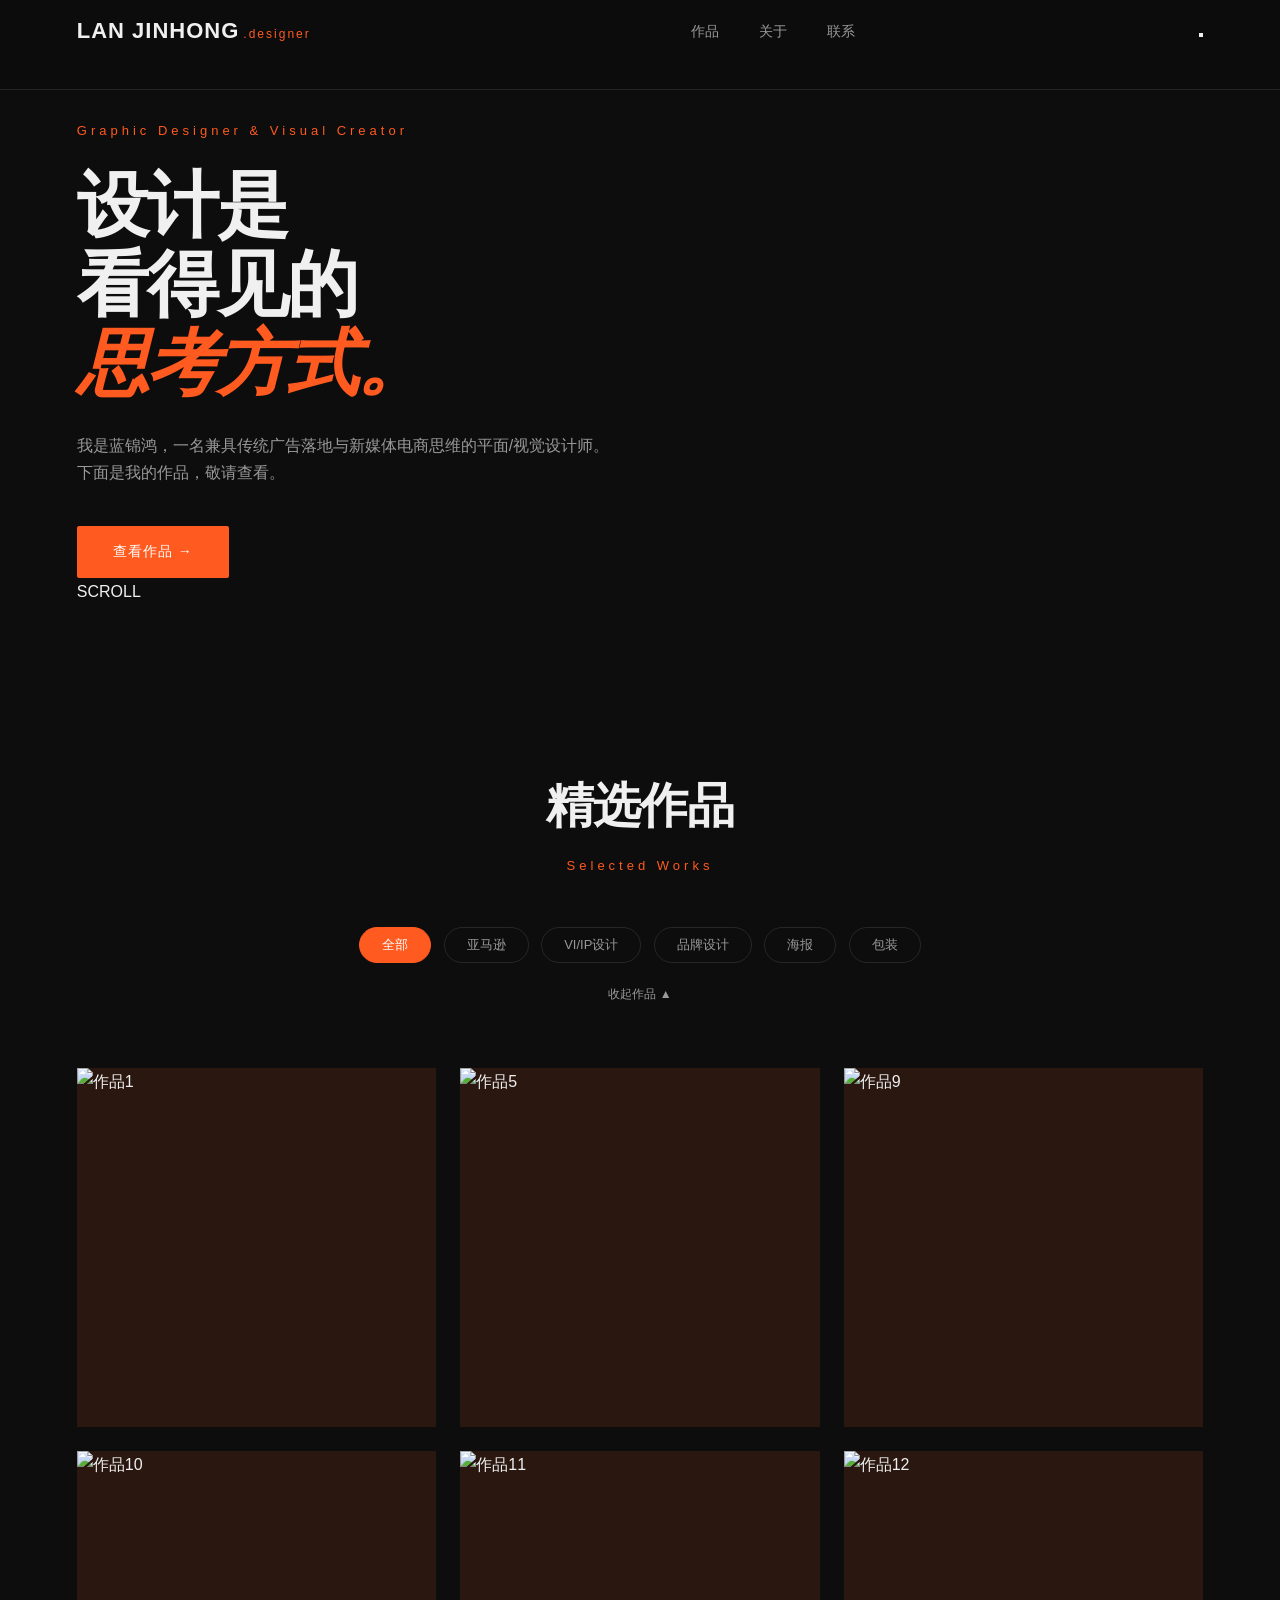
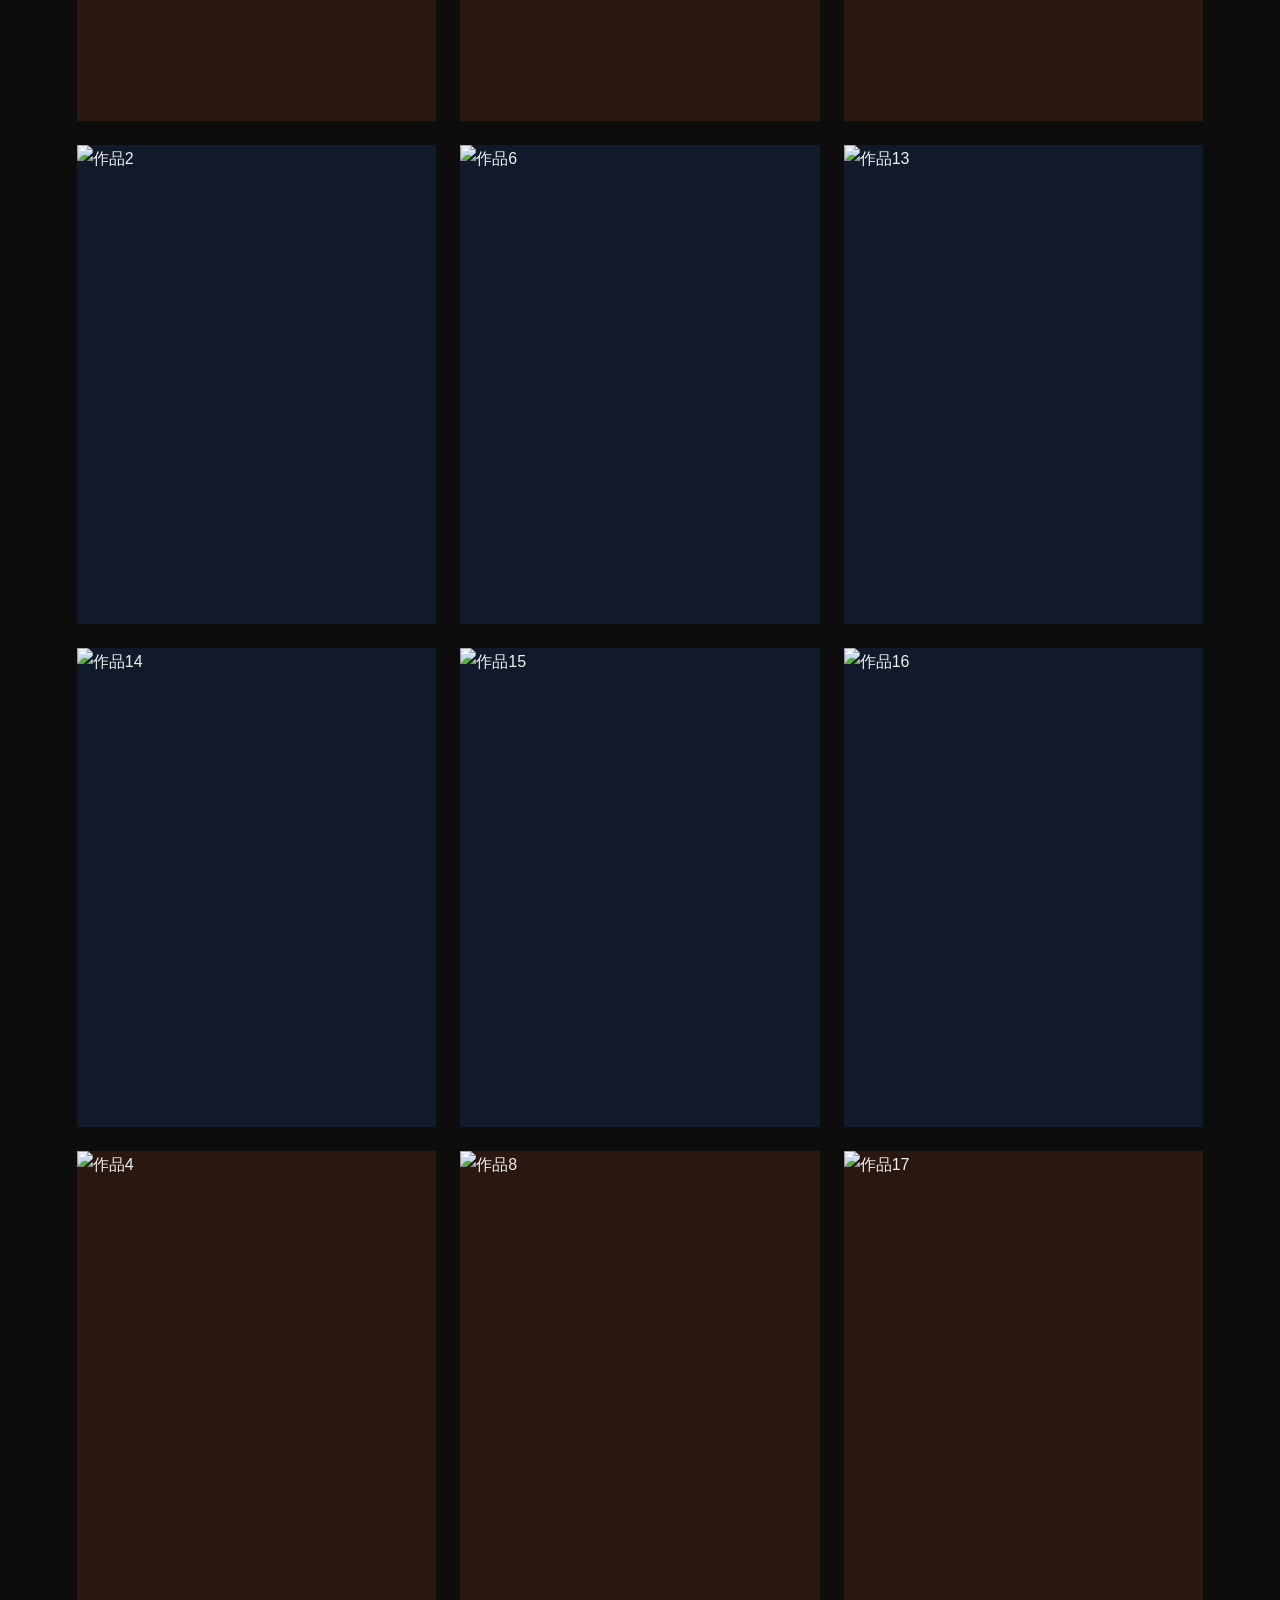
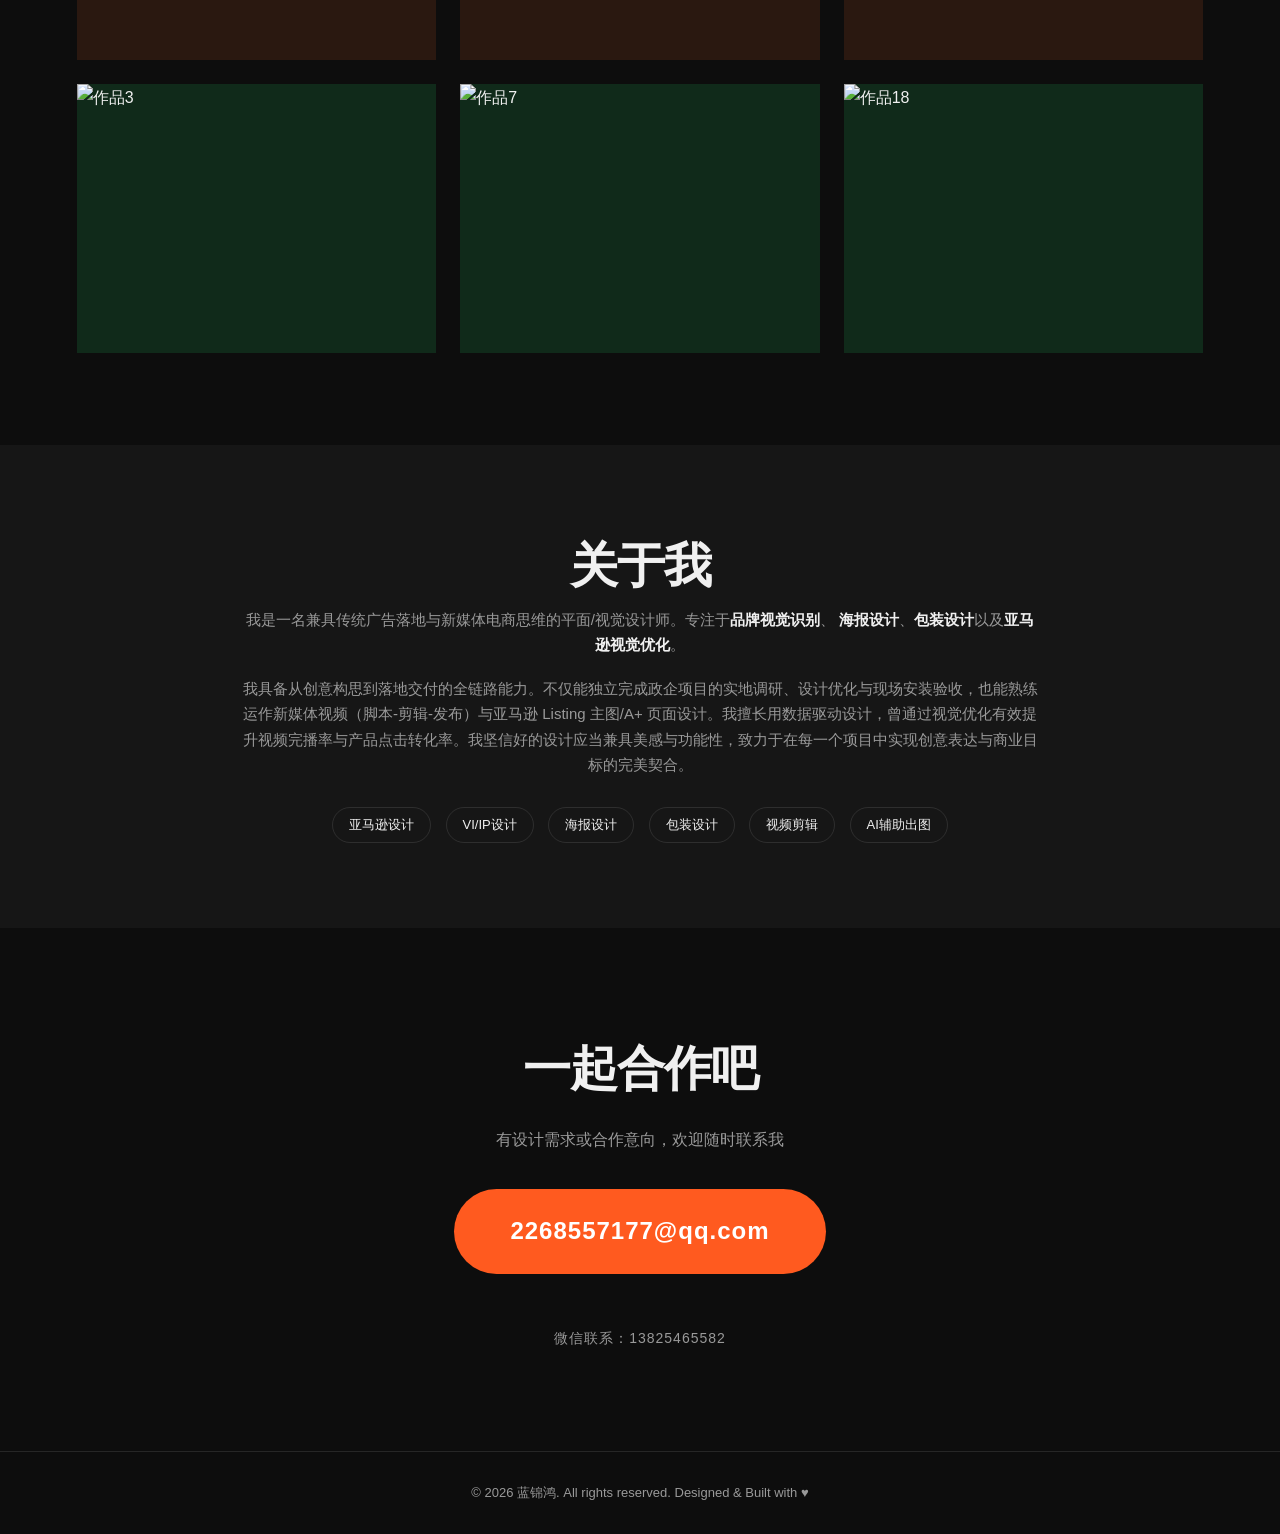
==== index.html @ fc86c467 "Add files via upload" ====
<!DOCTYPE html>
<html lang="zh-CN">
<head>
    <meta charset="UTF-8">
    <meta name="viewport" content="width=device-width, initial-scale=1.0">
    <title>蓝锦鸿 · 平面设计师作品集</title>
    <meta name="description" content="平面设计师个人作品集网站 - 品牌设计、海报、包装、视觉传达">

    <!-- 国内双核浏览器（360/QQ/搜狗等）强制使用极速模式（Chrome内核）渲染 -->
    <meta name="renderer" content="webkit">
    <meta http-equiv="X-UA-Compatible" content="IE=edge,chrome=1">
    <!-- 避免被搜索引擎转码 -->
    <meta http-equiv="Cache-Control" content="no-transform">
    <meta http-equiv="Cache-Control" content="no-siteapp">

    <link rel="stylesheet" href="css/style.css">
</head>
<body>

    <!-- ============ 顶部导航 ============ -->
    <header class="nav" id="nav">
        <a href="#home" class="logo">LAN JINHONG<small>.designer</small></a>
        <nav class="nav-links">
            <a href="#work">作品</a>
            <a href="#about">关于</a>
            <a href="#contact">联系</a>
        </nav>
        <!-- 移动端汉堡菜单按钮 -->
        <button class="menu-btn" id="menuBtn" aria-label="菜单">
            <span></span><span></span><span></span>
        </button>
    </header>

    <!-- ============ Hero 首屏 ============ -->
    <section class="hero" id="home">
        <div class="hero-inner">
            <p class="hero-tag">Graphic Designer & Visual Creator</p>
            <h1 class="hero-title">
                <span class="line">设计是</span>
                <span class="line">看得见的</span>
                <span class="line highlight">思考方式。</span>
            </h1>
            <p class="hero-desc">
                我是蓝锦鸿，一名兼具传统广告落地与新媒体电商思维的平面/视觉设计师。<br>
                下面是我的作品，敬请查看。
            </p>
            <a href="#work" class="btn-primary">查看作品 →</a>
        </div>

        <!-- 滚动提示 -->
        <div class="scroll-hint">
            <span>SCROLL</span>
            <div class="scroll-line"></div>
        </div>
    </section>

    <!-- ============ 作品区 ============ -->
    <section class="work" id="work">
        <div class="section-head">
            <h2 class="section-title">精选作品</h2>
            <p class="section-sub">Selected Works</p>
        </div>

        <!-- 分类筛选按钮 -->
        <div class="filter-wrap">
            <div class="filters" id="filters">
                <button class="filter-btn active" data-filter="all">全部</button>
                <button class="filter-btn" data-filter="amazon">亚马逊</button>
                <button class="filter-btn" data-filter="brand">VI/IP设计</button>
                <button class="filter-btn" data-filter="brand-design">品牌设计</button>
                <button class="filter-btn" data-filter="poster">海报</button>
                <button class="filter-btn" data-filter="package">包装</button>
            </div>
            <button class="work-toggle" id="workToggle">收起作品 ▲</button>
        </div>

        <!-- 作品网格 -->
        <div class="grid" id="grid">
            <!-- 亚马逊：3张 -->
            <div class="card" data-category="amazon">
                <div class="card-img">
                    <img src="assets/img/work1.jpg" alt="作品1" data-fallback="brand">
                    <div class="card-overlay">
                        <span class="card-cat">亚马逊</span>
                        <h3>项目名称 1</h3>
                        <p>一句话描述这个项目</p>
                    </div>
                </div>
            </div>

            <div class="card" data-category="amazon">
                <div class="card-img">
                    <img src="assets/img/work5.jpg" alt="作品5" data-fallback="brand">
                    <div class="card-overlay">
                        <span class="card-cat">亚马逊</span>
                        <h3>项目名称 5</h3>
                        <p>一句话描述这个项目</p>
                    </div>
                </div>
            </div>

            <div class="card" data-category="amazon">
                <div class="card-img">
                    <img src="assets/img/work9.jpg" alt="作品9" data-fallback="brand">
                    <div class="card-overlay">
                        <span class="card-cat">亚马逊</span>
                        <h3>项目名称 9</h3>
                        <p>一句话描述这个项目</p>
                    </div>
                </div>
            </div>

            <!-- 品牌设计：3张 -->
            <div class="card" data-category="brand-design">
                <div class="card-img">
                    <img src="assets/img/work10.jpg" alt="作品10" data-fallback="brand">
                    <div class="card-overlay">
                        <span class="card-cat">品牌设计</span>
                        <h3>项目名称 10</h3>
                        <p>一句话描述这个项目</p>
                    </div>
                </div>
            </div>

            <div class="card" data-category="brand-design">
                <div class="card-img">
                    <img src="assets/img/work11.jpg" alt="作品11" data-fallback="brand">
                    <div class="card-overlay">
                        <span class="card-cat">品牌设计</span>
                        <h3>项目名称 11</h3>
                        <p>一句话描述这个项目</p>
                    </div>
                </div>
            </div>

            <div class="card" data-category="brand-design">
                <div class="card-img">
                    <img src="assets/img/work12.jpg" alt="作品12" data-fallback="brand">
                    <div class="card-overlay">
                        <span class="card-cat">品牌设计</span>
                        <h3>项目名称 12</h3>
                        <p>一句话描述这个项目</p>
                    </div>
                </div>
            </div>

            <!-- 海报：6张 -->
            <div class="card" data-category="poster">
                <div class="card-img">
                    <img src="assets/img/work2.jpg" alt="作品2" data-fallback="poster">
                    <div class="card-overlay">
                        <span class="card-cat">海报</span>
                        <h3>项目名称 2</h3>
                        <p>一句话描述这个项目</p>
                    </div>
                </div>
            </div>

            <div class="card" data-category="poster">
                <div class="card-img">
                    <img src="assets/img/work6.jpg" alt="作品6" data-fallback="poster">
                    <div class="card-overlay">
                        <span class="card-cat">海报</span>
                        <h3>项目名称 6</h3>
                        <p>一句话描述这个项目</p>
                    </div>
                </div>
            </div>

            <div class="card" data-category="poster">
                <div class="card-img">
                    <img src="assets/img/work13.jpg" alt="作品13" data-fallback="poster">
                    <div class="card-overlay">
                        <span class="card-cat">海报</span>
                        <h3>项目名称 13</h3>
                        <p>一句话描述这个项目</p>
                    </div>
                </div>
            </div>

            <div class="card" data-category="poster">
                <div class="card-img">
                    <img src="assets/img/work14.jpg" alt="作品14" data-fallback="poster">
                    <div class="card-overlay">
                        <span class="card-cat">海报</span>
                        <h3>项目名称 14</h3>
                        <p>一句话描述这个项目</p>
                    </div>
                </div>
            </div>

            <div class="card" data-category="poster">
                <div class="card-img">
                    <img src="assets/img/work15.jpg" alt="作品15" data-fallback="poster">
                    <div class="card-overlay">
                        <span class="card-cat">海报</span>
                        <h3>项目名称 15</h3>
                        <p>一句话描述这个项目</p>
                    </div>
                </div>
            </div>

            <div class="card" data-category="poster">
                <div class="card-img">
                    <img src="assets/img/work16.jpg" alt="作品16" data-fallback="poster">
                    <div class="card-overlay">
                        <span class="card-cat">海报</span>
                        <h3>项目名称 16</h3>
                        <p>一句话描述这个项目</p>
                    </div>
                </div>
            </div>

            <!-- VI/IP设计：3张 -->
            <div class="card" data-category="brand">
                <div class="card-img">
                    <img src="assets/img/work4.jpg" alt="作品4" data-fallback="brand">
                    <div class="card-overlay">
                        <span class="card-cat">VI/IP设计</span>
                        <h3>项目名称 4</h3>
                        <p>一句话描述这个项目</p>
                    </div>
                </div>
            </div>

            <div class="card" data-category="brand">
                <div class="card-img">
                    <img src="assets/img/work8.jpg" alt="作品8" data-fallback="brand">
                    <div class="card-overlay">
                        <span class="card-cat">VI/IP设计</span>
                        <h3>项目名称 8</h3>
                        <p>一句话描述这个项目</p>
                    </div>
                </div>
            </div>

            <div class="card" data-category="brand">
                <div class="card-img">
                    <img src="assets/img/work17.jpg" alt="作品17" data-fallback="brand">
                    <div class="card-overlay">
                        <span class="card-cat">VI/IP设计</span>
                        <h3>项目名称 17</h3>
                        <p>一句话描述这个项目</p>
                    </div>
                </div>
            </div>

            <!-- 包装：3张 -->
            <div class="card" data-category="package">
                <div class="card-img">
                    <img src="assets/img/work3.jpg" alt="作品3" data-fallback="package">
                    <div class="card-overlay">
                        <span class="card-cat">包装</span>
                        <h3>项目名称 3</h3>
                        <p>一句话描述这个项目</p>
                    </div>
                </div>
            </div>

            <div class="card" data-category="package">
                <div class="card-img">
                    <img src="assets/img/work7.jpg" alt="作品7" data-fallback="package">
                    <div class="card-overlay">
                        <span class="card-cat">包装</span>
                        <h3>项目名称 7</h3>
                        <p>一句话描述这个项目</p>
                    </div>
                </div>
            </div>

            <div class="card" data-category="package">
                <div class="card-img">
                    <img src="assets/img/work18.jpg" alt="作品18" data-fallback="package">
                    <div class="card-overlay">
                        <span class="card-cat">包装</span>
                        <h3>项目名称 18</h3>
                        <p>一句话描述这个项目</p>
                    </div>
                </div>
            </div>
        </div>
    </section>

    <!-- ============ 关于我 ============ -->
    <section class="about" id="about">
        <div class="about-inner">
            <div class="about-text">
                <h2 class="section-title">关于我</h2>
                <p>
                    我是一名兼具传统广告落地与新媒体电商思维的平面/视觉设计师。专注于<strong>品牌视觉识别</strong>、
                    <strong>海报设计</strong>、<strong>包装设计</strong>以及<strong>亚马逊视觉优化</strong>。
                </p>
                <p>
                    我具备从创意构思到落地交付的全链路能力。不仅能独立完成政企项目的实地调研、设计优化与现场安装验收，也能熟练运作新媒体视频（脚本-剪辑-发布）与亚马逊 Listing 主图/A+ 页面设计。我擅长用数据驱动设计，曾通过视觉优化有效提升视频完播率与产品点击转化率。我坚信好的设计应当兼具美感与功能性，致力于在每一个项目中实现创意表达与商业目标的完美契合。
                </p>
                <div class="skills">
                    <span class="skill">亚马逊设计</span>
                    <span class="skill">VI/IP设计</span>
                    <span class="skill">海报设计</span>
                    <span class="skill">包装设计</span>
                    <span class="skill">视频剪辑</span>
                    <span class="skill">AI辅助出图</span>
                </div>
            </div>
        </div>
    </section>

    <!-- ============ 联系方式 ============ -->
    <section class="contact" id="contact">
        <div class="contact-inner">
            <h2 class="section-title">一起合作吧</h2>
            <p class="contact-sub">有设计需求或合作意向，欢迎随时联系我</p>
            <a href="mailto:2268557177@qq.com" class="btn-primary big">2268557177@qq.com</a>
            <div class="socials">
                <span>微信联系：13825465582</span>
            </div>
        </div>
    </section>

    <footer class="footer">
        <p>© 2026 蓝锦鸿. All rights reserved. Designed & Built with ♥</p>
    </footer>

    <!-- ============ 图片放大查看模态框 ============ -->
    <div class="modal" id="modal">
        <button class="modal-close" id="modalClose">×</button>
        <img src="" alt="" id="modalImg">
        <div class="modal-caption" id="modalCaption"></div>
    </div>

    <script src="js/main.js"></script>
</body>
</html>
---- css/style.css ----
/* ============================================
   平面设计师作品集 - IE兼容版样式表
   ============================================ */

* { margin: 0; padding: 0; box-sizing: border-box; }

body {
    background: #0d0d0d;
    color: #f0f0f0;
    font-family: 'PingFang SC', 'Hiragino Sans GB', 'Microsoft YaHei', 'WenQuanYi Micro Hei', sans-serif;
    line-height: 1.7;
}

img { max-width: 100%; display: block; border: none; }
a { color: inherit; text-decoration: none; }

/* ---------- 顶部导航 ---------- */
.nav {
    position: fixed;
    top: 0; left: 0; right: 0;
    z-index: 100;
    background: rgba(13,13,13,0.95);
    padding: 12px 6%;
    border-bottom: 1px solid rgba(255,255,255,0.1);
    text-align: justify;
}
.nav:after { content: ''; display: inline-block; width: 100%; }

.logo {
    display: inline-block;
    font-weight: 900;
    font-size: 22px;
    letter-spacing: 1px;
    vertical-align: middle;
}
.logo small {
    font-weight: 300;
    font-size: 12px;
    color: #ff5a1f;
    margin-left: 4px;
    letter-spacing: 2px;
}

.nav-links {
    display: inline-block;
    vertical-align: middle;
}
.nav-links a {
    display: inline-block;
    font-size: 14px;
    color: #999;
    margin-left: 36px;
}
.nav-links a:hover { color: #f0f0f0; }

/* ---------- Hero 首屏 ---------- */
.hero {
    min-height: 600px;
    padding: 120px 6% 80px;
    background: #0d0d0d;
}
.hero-inner { max-width: 900px; }
.hero-tag {
    font-size: 13px;
    letter-spacing: 4px;
    color: #ff5a1f;
    margin-bottom: 24px;
}
.hero-title {
    font-size: 72px;
    font-weight: 900;
    line-height: 1.1;
    letter-spacing: -2px;
    margin-bottom: 28px;
}
.hero-title .line { display: block; }
.hero-title .highlight { color: #ff5a1f; font-style: italic; }
.hero-desc {
    font-size: 16px;
    color: #999;
    max-width: 540px;
    margin-bottom: 40px;
}
.hero-desc strong { color: #f0f0f0; }

.btn-primary {
    display: inline-block;
    padding: 14px 36px;
    background: #ff5a1f;
    color: #fff;
    font-size: 14px;
    font-weight: 500;
    letter-spacing: 1px;
    border-radius: 2px;
}
.btn-primary.big {
    font-size: 24px;
    padding: 22px 56px;
    font-weight: 700;
    border-radius: 50px;
}

/* ---------- 通用区块标题 ---------- */
.section-head {
    text-align: center;
    margin-bottom: 50px;
}
.section-title {
    font-size: 48px;
    font-weight: 700;
    letter-spacing: -1px;
    font-family: Georgia, 'Times New Roman', serif;
}
.section-sub {
    color: #ff5a1f;
    font-size: 13px;
    letter-spacing: 4px;
    margin-top: 8px;
}

/* ---------- 作品区 ---------- */
.work { padding: 80px 6%; }

.filter-wrap {
    margin-bottom: 50px;
    text-align: center;
}
.filters {
    margin-bottom: 16px;
}
.filter-btn {
    display: inline-block;
    padding: 8px 22px;
    background: transparent;
    border: 1px solid rgba(255,255,255,0.1);
    color: #999;
    font-size: 13px;
    cursor: pointer;
    border-radius: 30px;
    margin: 0 4px;
    font-family: inherit;
}
.filter-btn.active {
    background: #ff5a1f;
    border-color: #ff5a1f;
    color: #fff;
}
.work-toggle {
    background: none;
    border: none;
    color: #999;
    font-size: 12px;
    cursor: pointer;
    font-family: inherit;
}

/* 作品网格 - 用float代替Grid */
.grid {
    overflow: hidden;
    margin: 0 -12px;
}
.grid.collapsed { display: none; }
.card {
    float: left;
    width: 33.333%;
    padding: 12px;
    cursor: pointer;
}
.card.hide { display: none; }

/* 不同分类不同尺寸 - 用padding-top技巧 */
.card-img {
    position: relative;
    width: 100%;
    padding-top: 75%; /* 4:3 默认 */
    overflow: hidden;
    background: #161616;
}
.card[data-category="amazon"] .card-img { padding-top: 100%; }     /* 1:1 */
.card[data-category="poster"] .card-img { padding-top: 133.33%; }  /* 3:4 */
.card[data-category="brand"] .card-img { padding-top: 141.4%; }    /* A4 */
.card-img img {
    position: absolute;
    top: 0; left: 0;
    width: 100%; height: 100%;
}
.card-overlay {
    position: absolute;
    left: 0; right: 0; bottom: 0;
    background: url([data-uri]) repeat-x bottom;
    padding: 24px;
    display: none;
}
.card:hover .card-overlay { display: block; }
.card-cat {
    display: inline-block;
    font-size: 11px;
    letter-spacing: 2px;
    color: #ff5a1f;
    margin-bottom: 6px;
}
.card-overlay h3 {
    font-size: 22px;
    margin-bottom: 4px;
    font-family: Georgia, serif;
}
.card-overlay p {
    font-size: 13px;
    color: #999;
}

/* ---------- 关于我 ---------- */
.about {
    padding: 80px 6%;
    background: #161616;
}
.about-inner {
    max-width: 800px;
    margin: 0 auto;
    text-align: center;
}
.about-text p {
    color: #999;
    margin-bottom: 18px;
    font-size: 15px;
}
.about-text strong { color: #f0f0f0; }
.skills {
    margin-top: 24px;
    text-align: center;
}
.skill {
    display: inline-block;
    padding: 6px 16px;
    border: 1px solid rgba(255,255,255,0.1);
    border-radius: 20px;
    font-size: 13px;
    color: #f0f0f0;
    margin: 5px;
}

/* ---------- 联系方式 ---------- */
.contact {
    padding: 100px 6%;
    text-align: center;
}
.contact-inner { max-width: 700px; margin: 0 auto; }
.contact-sub {
    color: #999;
    margin: 16px 0 36px;
}
.socials {
    margin-top: 50px;
    text-align: center;
}
.socials span {
    color: #999;
    font-size: 14px;
    letter-spacing: 1px;
}

/* ---------- 页脚 ---------- */
.footer {
    padding: 30px 6%;
    text-align: center;
    border-top: 1px solid rgba(255,255,255,0.1);
    color: #999;
    font-size: 13px;
}

/* ---------- 图片放大模态框 ---------- */
.modal {
    position: fixed;
    top: 0; left: 0; right: 0; bottom: 0;
    z-index: 200;
    background: rgba(0,0,0,0.95);
    display: none;
    text-align: center;
    padding: 5%;
}
.modal.show { display: block; }
.modal img {
    max-width: 90%;
    max-height: 85%;
    margin-top: 2%;
}
.modal-caption {
    color: #999;
    font-size: 14px;
    margin-top: 20px;
}
.modal-close {
    position: absolute;
    top: 20px; right: 30px;
    background: none;
    border: none;
    color: #fff;
    font-size: 40px;
    cursor: pointer;
}

/* ---------- 图片加载失败占位 ---------- */
[data-fallback="brand"] { background: #2a1810; }
[data-fallback="poster"] { background: #101a2a; }
[data-fallback="package"] { background: #102a1a; }
[data-fallback="amazon"] { background: #2a1810; }
[data-fallback="brand-design"] { background: #2a1810; }
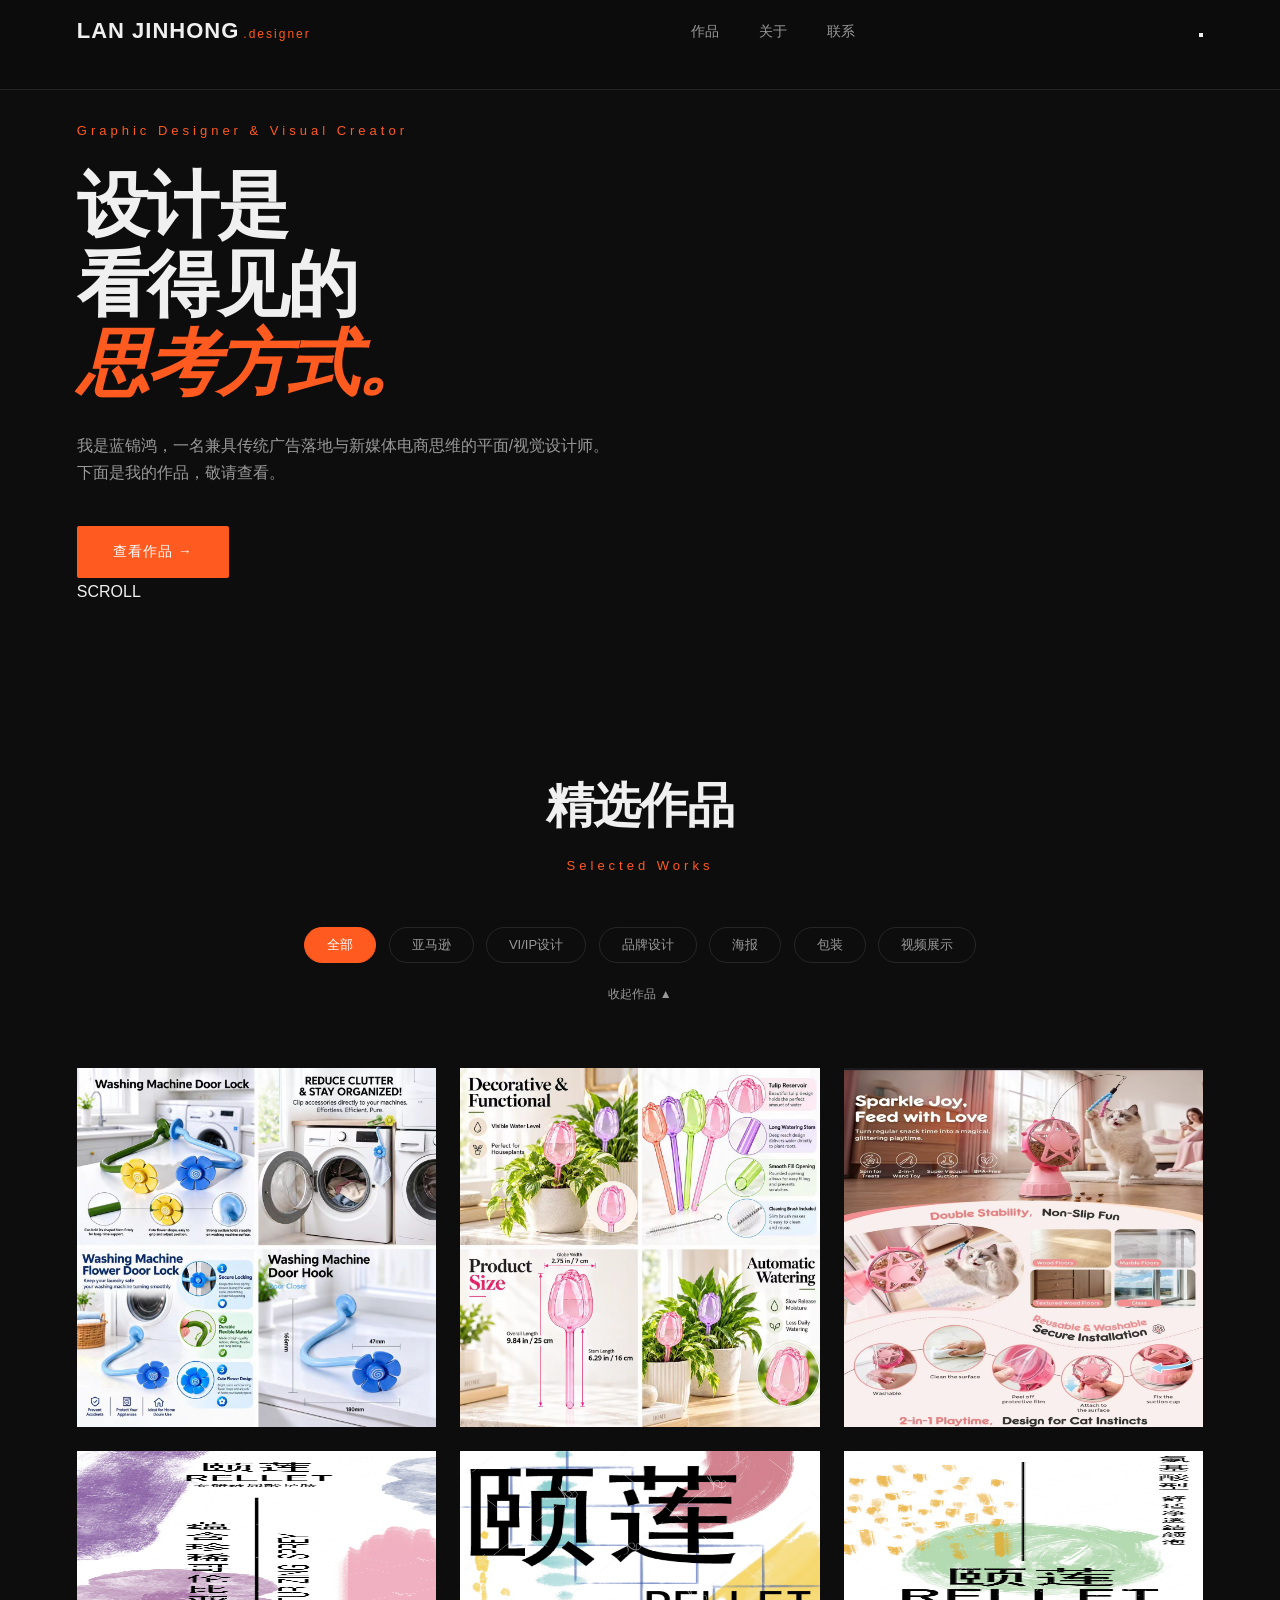
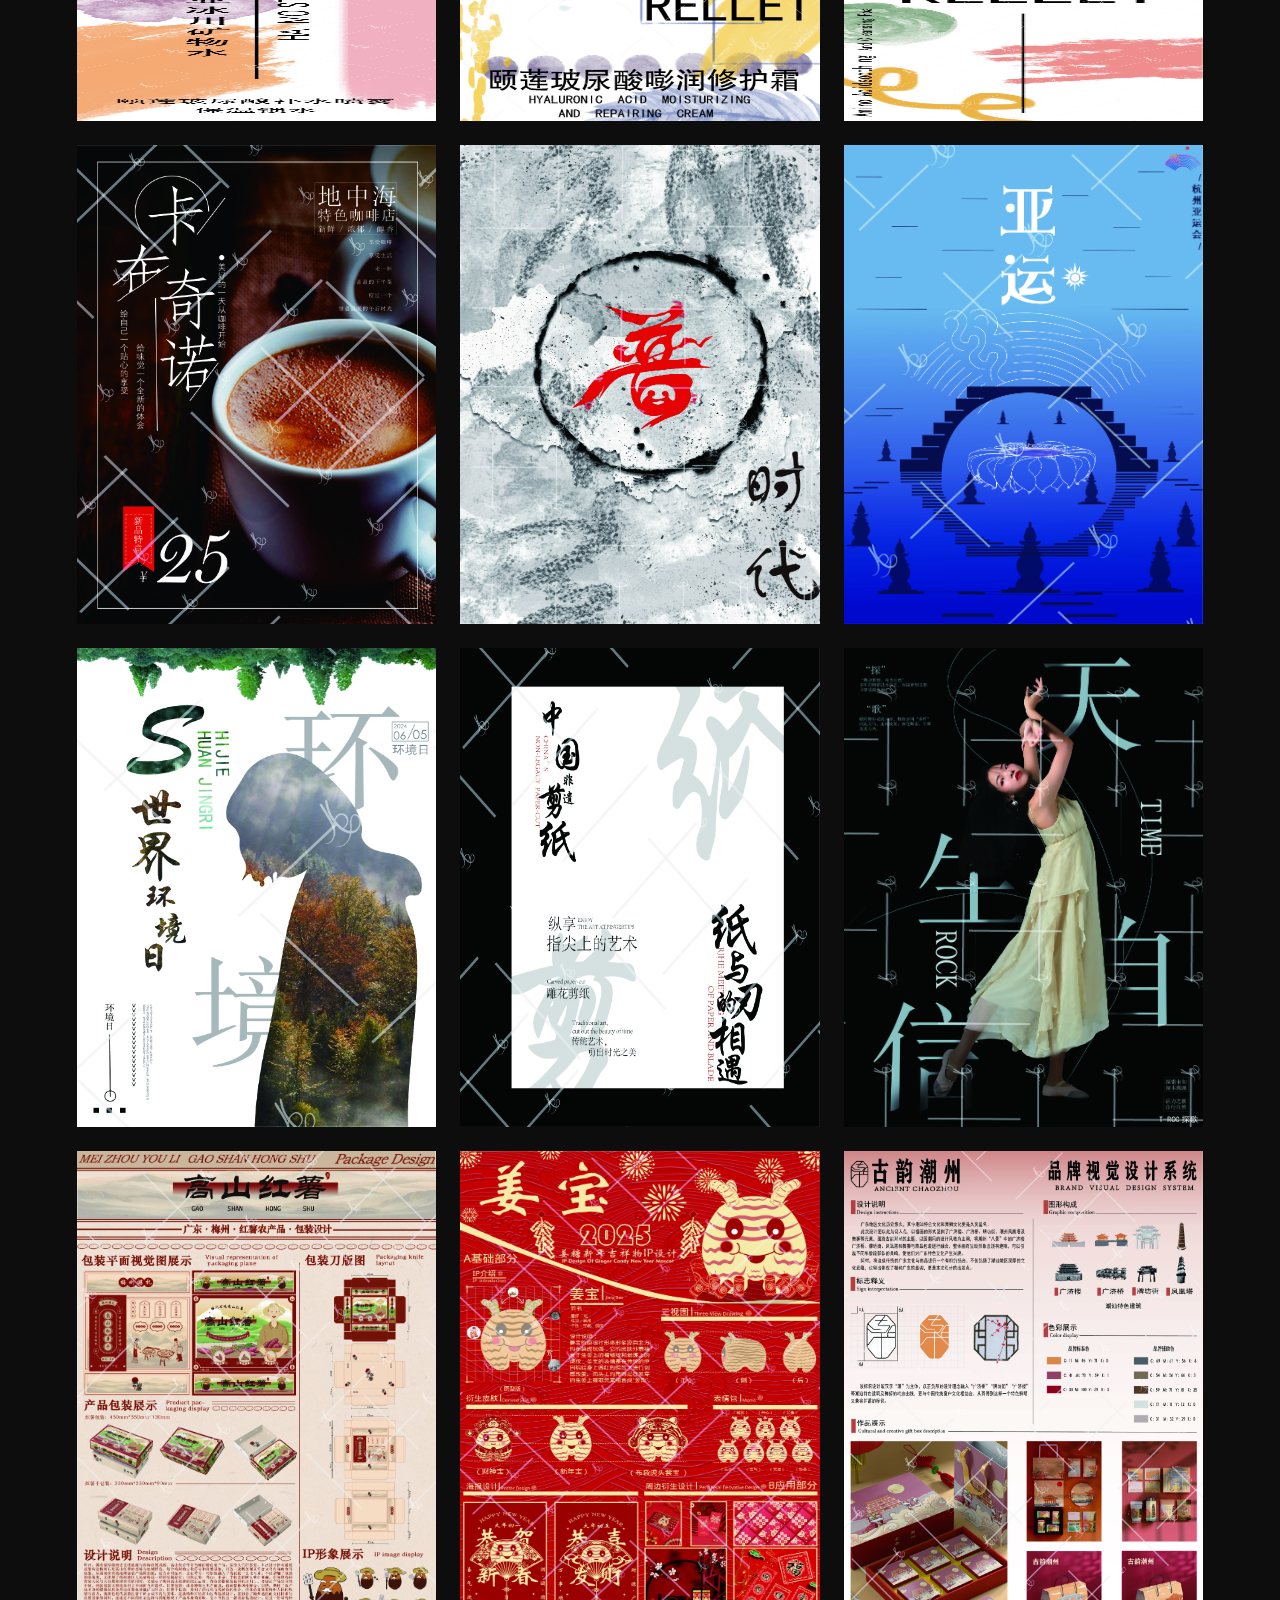
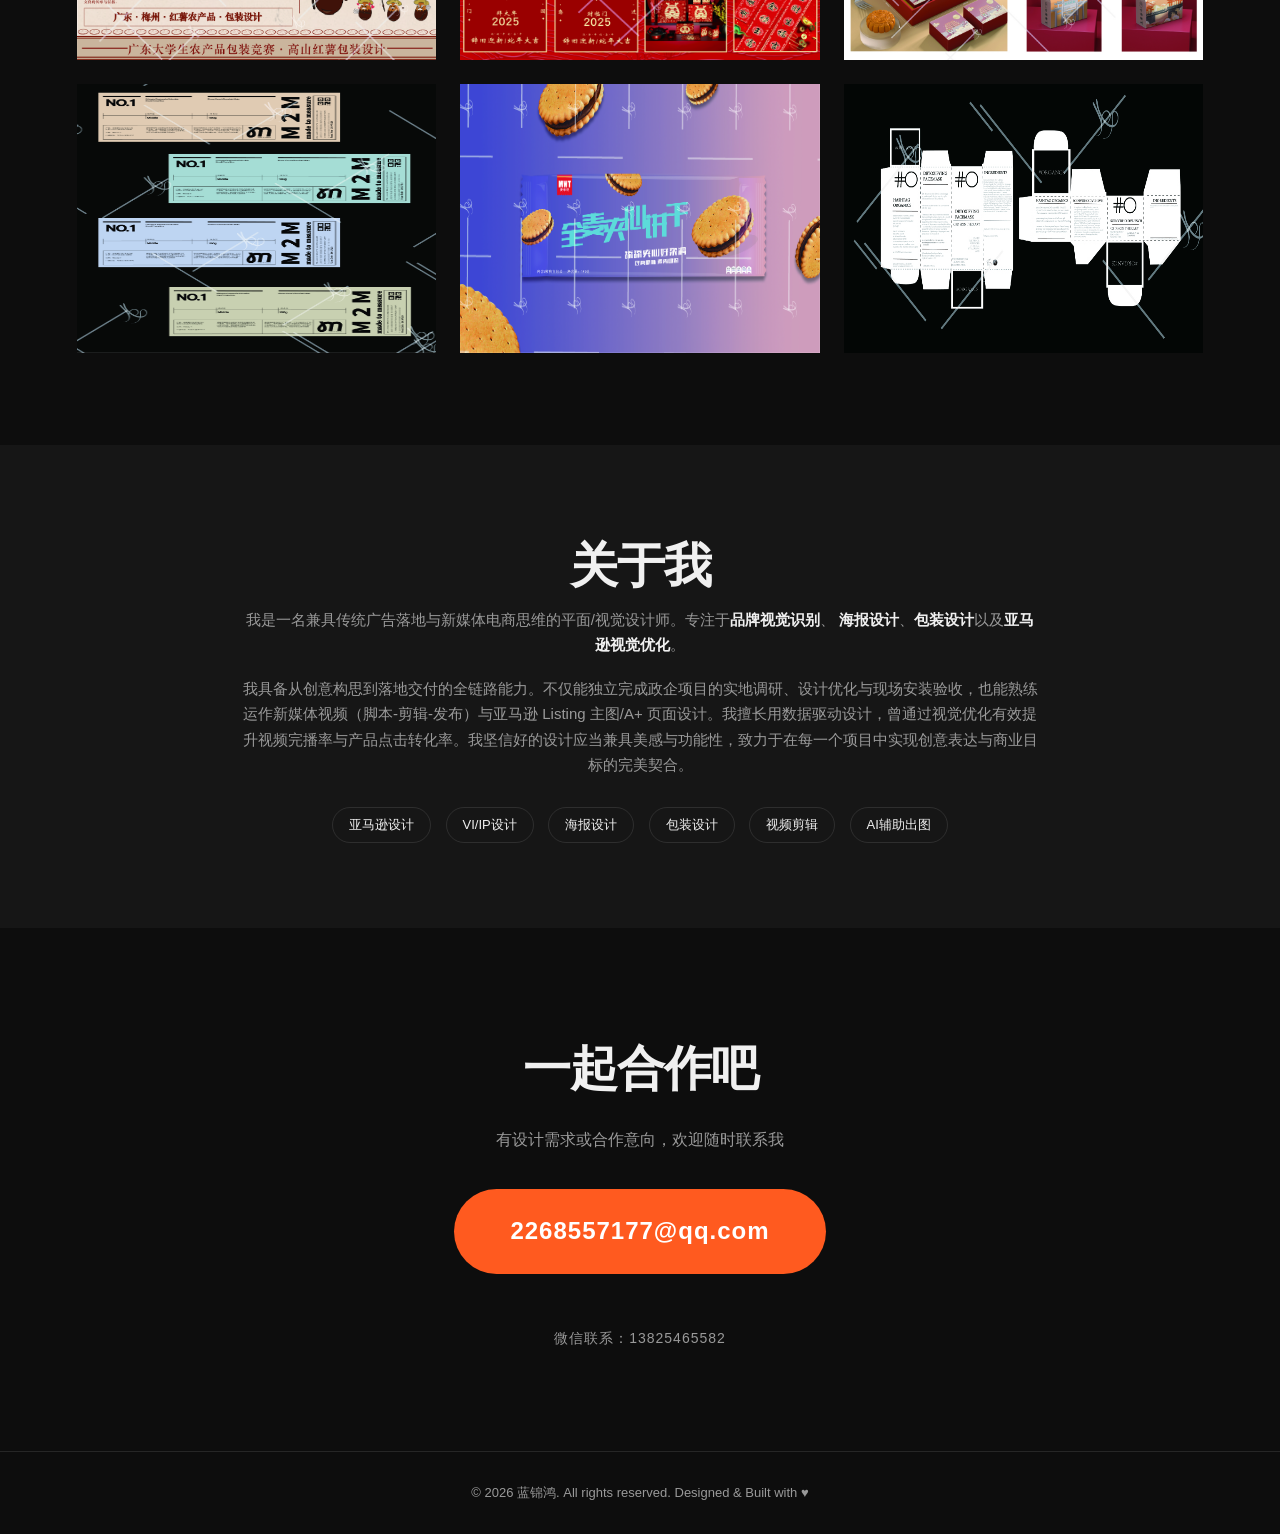
==== commit d75e86dd: "Add files via upload" ====
--- a/index.html
+++ b/index.html
@@ -70,6 +70,7 @@
                 <button class="filter-btn" data-filter="brand-design">品牌设计</button>
                 <button class="filter-btn" data-filter="poster">海报</button>
                 <button class="filter-btn" data-filter="package">包装</button>
+                <button class="filter-btn" data-filter="video">视频展示</button>
             </div>
             <button class="work-toggle" id="workToggle">收起作品 ▲</button>
         </div>
@@ -82,8 +83,8 @@
                     <img src="assets/img/work1.jpg" alt="作品1" data-fallback="brand">
                     <div class="card-overlay">
                         <span class="card-cat">亚马逊</span>
-                        <h3>项目名称 1</h3>
-                        <p>一句话描述这个项目</p>
+                        <h3>洗衣机花朵门口</h3>
+                        <p>亚马逊 Listing 产品视觉设计</p>
                     </div>
                 </div>
             </div>
@@ -93,8 +94,8 @@
                     <img src="assets/img/work5.jpg" alt="作品5" data-fallback="brand">
                     <div class="card-overlay">
                         <span class="card-cat">亚马逊</span>
-                        <h3>项目名称 5</h3>
-                        <p>一句话描述这个项目</p>
+                        <h3>郁金香造型自浇水球</h3>
+                        <p>亚马逊 Listing 产品视觉设计</p>
                     </div>
                 </div>
             </div>
@@ -104,8 +105,8 @@
                     <img src="assets/img/work9.jpg" alt="作品9" data-fallback="brand">
                     <div class="card-overlay">
                         <span class="card-cat">亚马逊</span>
-                        <h3>项目名称 9</h3>
-                        <p>一句话描述这个项目</p>
+                        <h3>综合逗猫半自动喂食器</h3>
+                        <p>亚马逊 Listing 产品视觉设计</p>
                     </div>
                 </div>
             </div>
@@ -116,8 +117,8 @@
                     <img src="assets/img/work10.jpg" alt="作品10" data-fallback="brand">
                     <div class="card-overlay">
                         <span class="card-cat">品牌设计</span>
-                        <h3>项目名称 10</h3>
-                        <p>一句话描述这个项目</p>
+                        <h3>护肤品标签 一</h3>
+                        <p>护肤品标签设计</p>
                     </div>
                 </div>
             </div>
@@ -127,8 +128,8 @@
                     <img src="assets/img/work11.jpg" alt="作品11" data-fallback="brand">
                     <div class="card-overlay">
                         <span class="card-cat">品牌设计</span>
-                        <h3>项目名称 11</h3>
-                        <p>一句话描述这个项目</p>
+                        <h3>护肤品标签 二</h3>
+                        <p>护肤品标签设计</p>
                     </div>
                 </div>
             </div>
@@ -138,8 +139,8 @@
                     <img src="assets/img/work12.jpg" alt="作品12" data-fallback="brand">
                     <div class="card-overlay">
                         <span class="card-cat">品牌设计</span>
-                        <h3>项目名称 12</h3>
-                        <p>一句话描述这个项目</p>
+                        <h3>护肤品标签 三</h3>
+                        <p>护肤品标签设计</p>
                     </div>
                 </div>
             </div>
@@ -150,8 +151,8 @@
                     <img src="assets/img/work2.jpg" alt="作品2" data-fallback="poster">
                     <div class="card-overlay">
                         <span class="card-cat">海报</span>
-                        <h3>项目名称 2</h3>
-                        <p>一句话描述这个项目</p>
+                        <h3>咖啡海报</h3>
+                        <p>咖啡主题商业海报设计</p>
                     </div>
                 </div>
             </div>
@@ -161,8 +162,8 @@
                     <img src="assets/img/work6.jpg" alt="作品6" data-fallback="poster">
                     <div class="card-overlay">
                         <span class="card-cat">海报</span>
-                        <h3>项目名称 6</h3>
-                        <p>一句话描述这个项目</p>
+                        <h3>普时代海报</h3>
+                        <p>商业主题海报设计</p>
                     </div>
                 </div>
             </div>
@@ -172,8 +173,8 @@
                     <img src="assets/img/work13.jpg" alt="作品13" data-fallback="poster">
                     <div class="card-overlay">
                         <span class="card-cat">海报</span>
-                        <h3>项目名称 13</h3>
-                        <p>一句话描述这个项目</p>
+                        <h3>亚运会海报</h3>
+                        <p>体育赛事主题海报设计</p>
                     </div>
                 </div>
             </div>
@@ -183,8 +184,8 @@
                     <img src="assets/img/work14.jpg" alt="作品14" data-fallback="poster">
                     <div class="card-overlay">
                         <span class="card-cat">海报</span>
-                        <h3>项目名称 14</h3>
-                        <p>一句话描述这个项目</p>
+                        <h3>世界环境日海报</h3>
+                        <p>公益环保主题海报设计</p>
                     </div>
                 </div>
             </div>
@@ -194,8 +195,8 @@
                     <img src="assets/img/work15.jpg" alt="作品15" data-fallback="poster">
                     <div class="card-overlay">
                         <span class="card-cat">海报</span>
-                        <h3>项目名称 15</h3>
-                        <p>一句话描述这个项目</p>
+                        <h3>传统纸文化海报</h3>
+                        <p>传统文化主题海报设计</p>
                     </div>
                 </div>
             </div>
@@ -205,8 +206,8 @@
                     <img src="assets/img/work16.jpg" alt="作品16" data-fallback="poster">
                     <div class="card-overlay">
                         <span class="card-cat">海报</span>
-                        <h3>项目名称 16</h3>
-                        <p>一句话描述这个项目</p>
+                        <h3>舞蹈宣传海报</h3>
+                        <p>演出宣传海报设计</p>
                     </div>
                 </div>
             </div>
@@ -217,8 +218,8 @@
                     <img src="assets/img/work4.jpg" alt="作品4" data-fallback="brand">
                     <div class="card-overlay">
                         <span class="card-cat">VI/IP设计</span>
-                        <h3>项目名称 4</h3>
-                        <p>一句话描述这个项目</p>
+                        <h3>高山红薯IP</h3>
+                        <p>农产品IP形象设计</p>
                     </div>
                 </div>
             </div>
@@ -228,8 +229,8 @@
                     <img src="assets/img/work8.jpg" alt="作品8" data-fallback="brand">
                     <div class="card-overlay">
                         <span class="card-cat">VI/IP设计</span>
-                        <h3>项目名称 8</h3>
-                        <p>一句话描述这个项目</p>
+                        <h3>姜宝VI/IP</h3>
+                        <p>品牌VI/IP形象设计</p>
                     </div>
                 </div>
             </div>
@@ -239,8 +240,8 @@
                     <img src="assets/img/work17.jpg" alt="作品17" data-fallback="brand">
                     <div class="card-overlay">
                         <span class="card-cat">VI/IP设计</span>
-                        <h3>项目名称 17</h3>
-                        <p>一句话描述这个项目</p>
+                        <h3>古韵潮州文创VI</h3>
+                        <p>文创品牌VI设计</p>
                     </div>
                 </div>
             </div>
@@ -251,8 +252,8 @@
                     <img src="assets/img/work3.jpg" alt="作品3" data-fallback="package">
                     <div class="card-overlay">
                         <span class="card-cat">包装</span>
-                        <h3>项目名称 3</h3>
-                        <p>一句话描述这个项目</p>
+                        <h3>标签盒包装</h3>
+                        <p>产品包装设计</p>
                     </div>
                 </div>
             </div>
@@ -262,8 +263,8 @@
                     <img src="assets/img/work7.jpg" alt="作品7" data-fallback="package">
                     <div class="card-overlay">
                         <span class="card-cat">包装</span>
-                        <h3>项目名称 7</h3>
-                        <p>一句话描述这个项目</p>
+                        <h3>饼干包装</h3>
+                        <p>食品包装设计</p>
                     </div>
                 </div>
             </div>
@@ -273,8 +274,8 @@
                     <img src="assets/img/work18.jpg" alt="作品18" data-fallback="package">
                     <div class="card-overlay">
                         <span class="card-cat">包装</span>
-                        <h3>项目名称 18</h3>
-                        <p>一句话描述这个项目</p>
+                        <h3>包装盒</h3>
+                        <p>产品包装设计</p>
                     </div>
                 </div>
             </div>
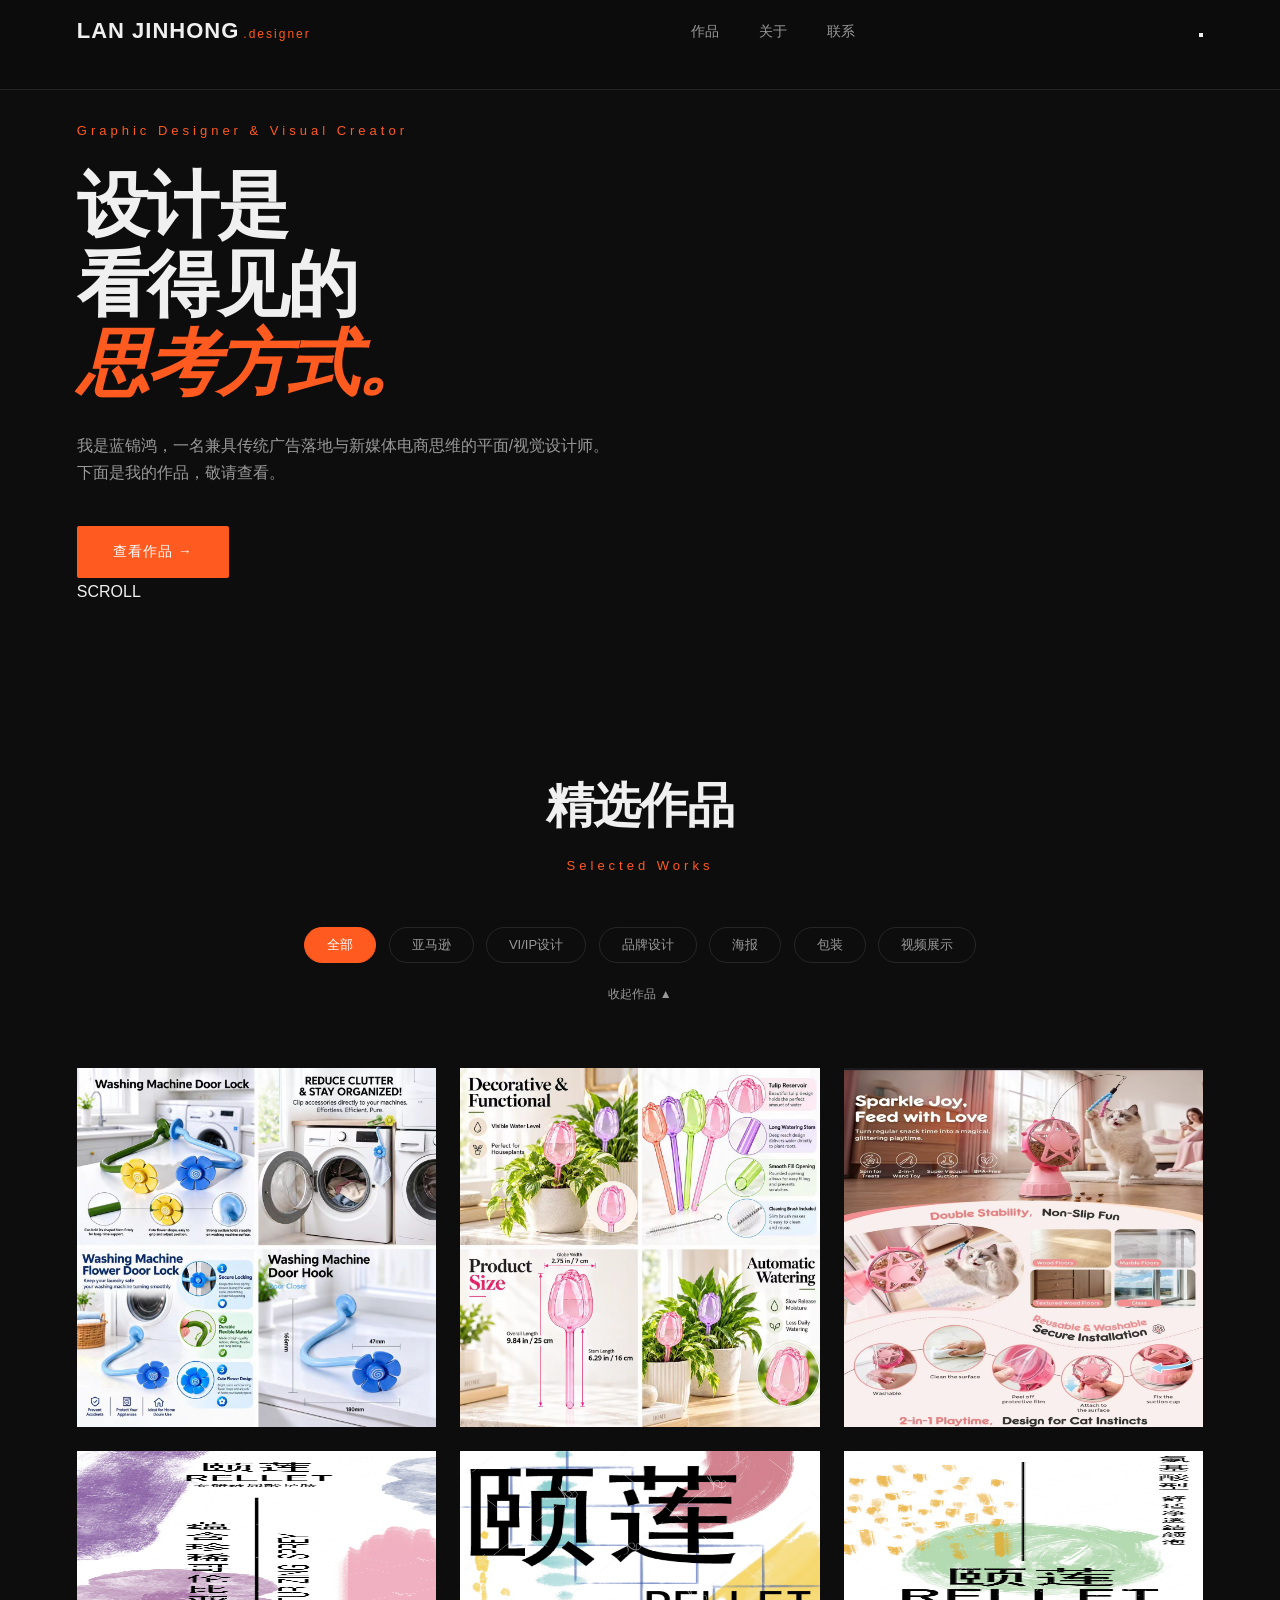
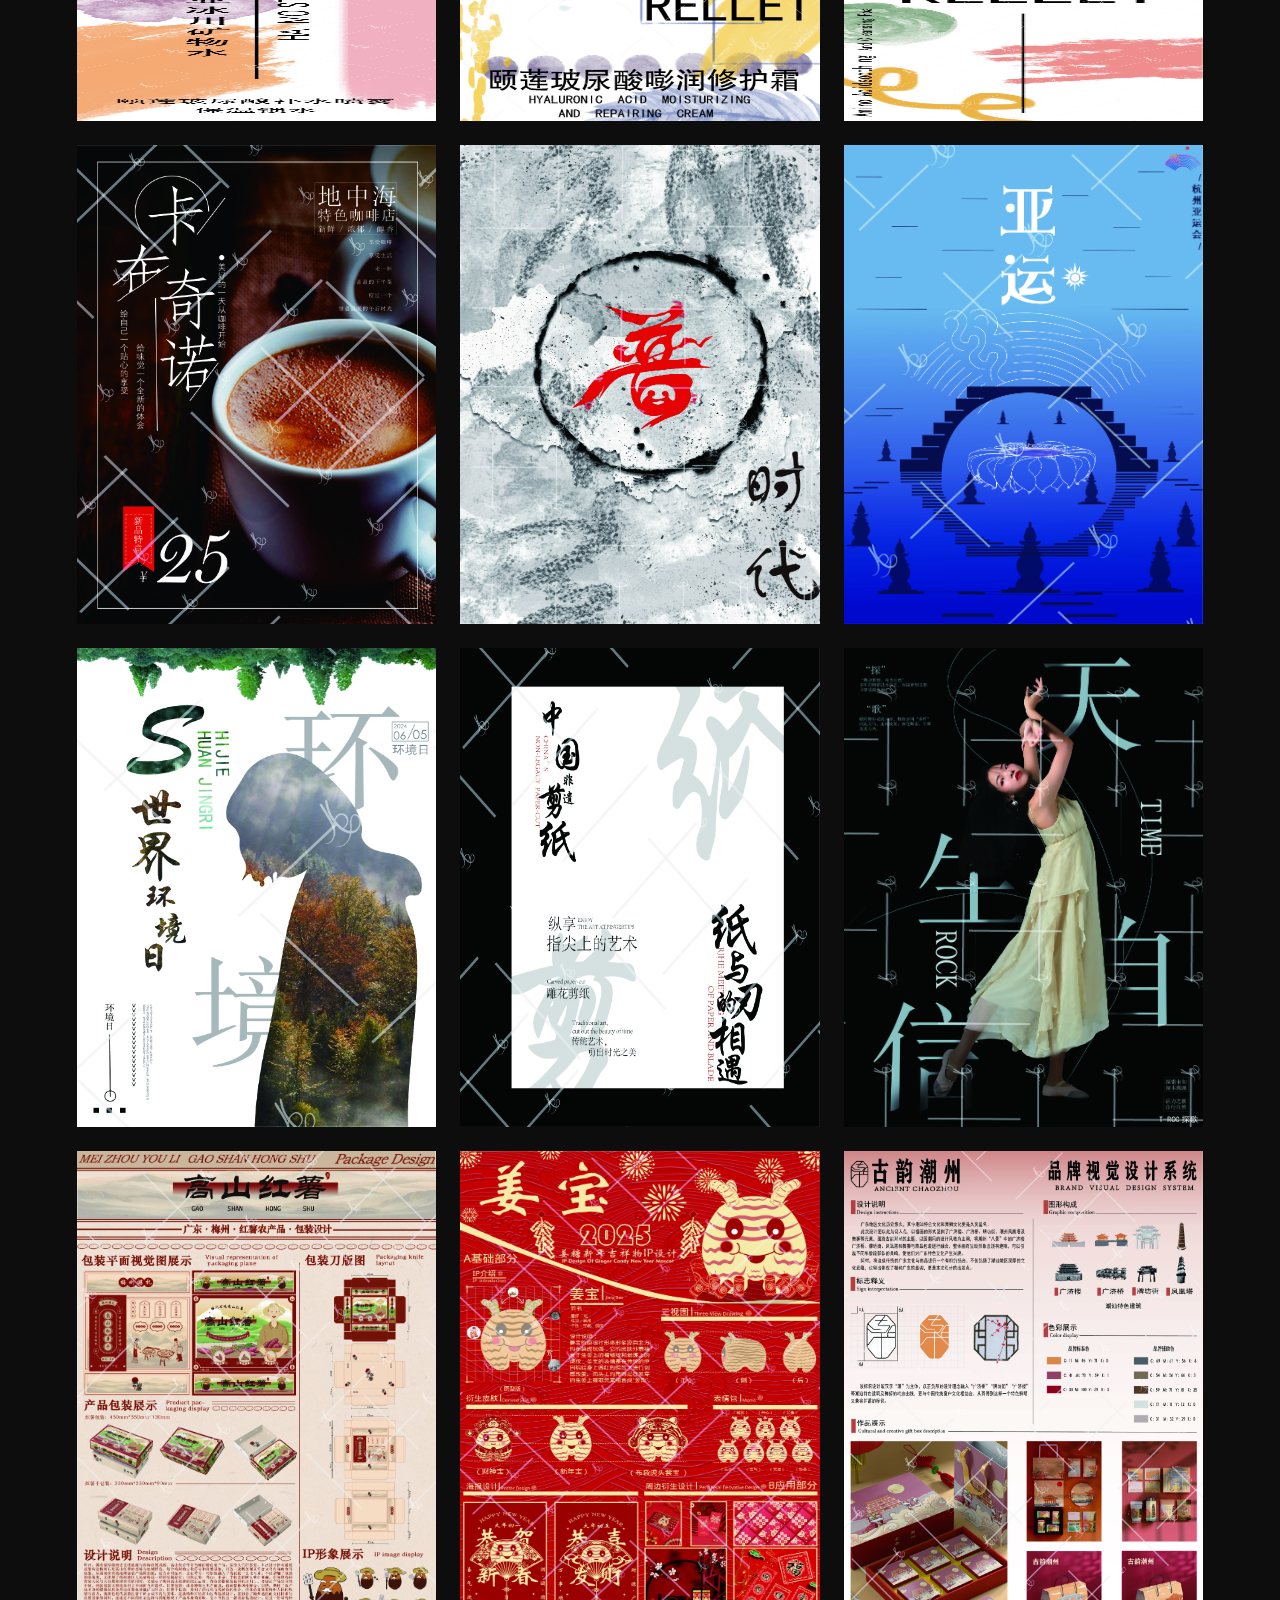
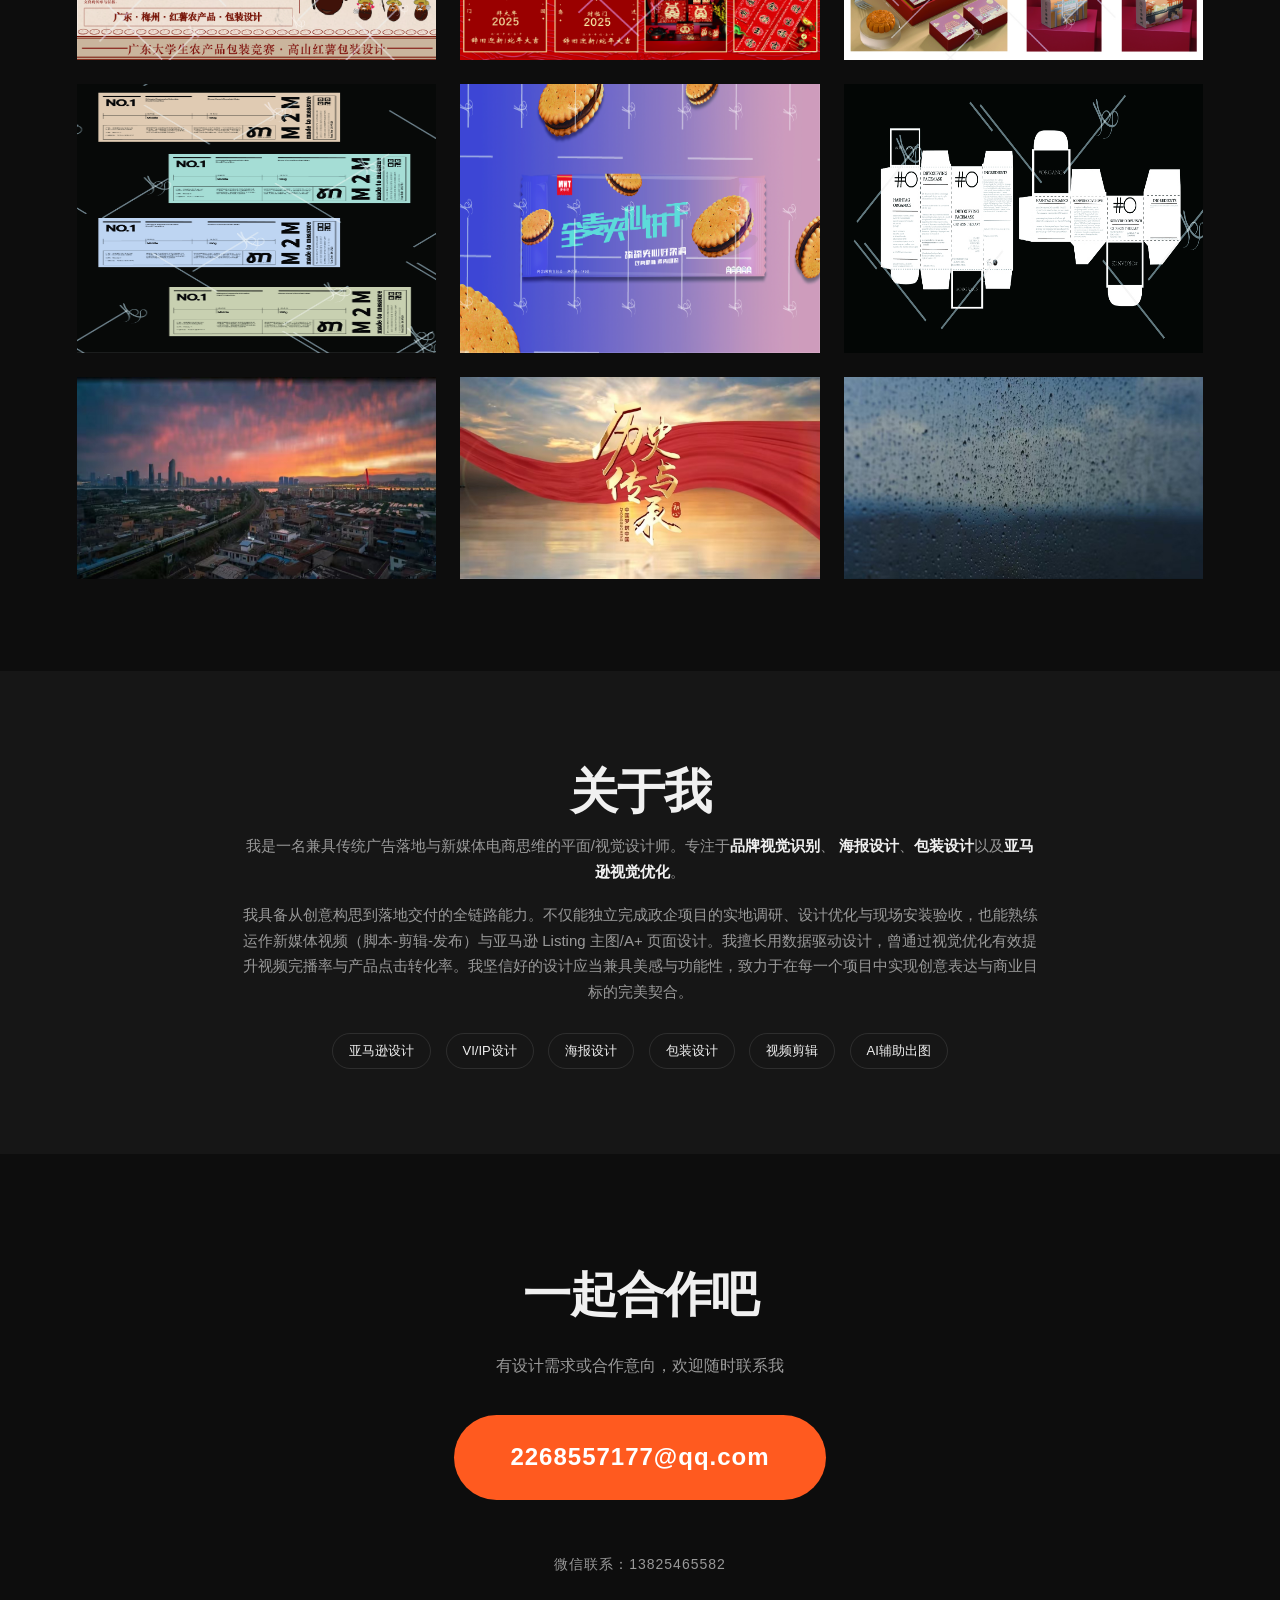
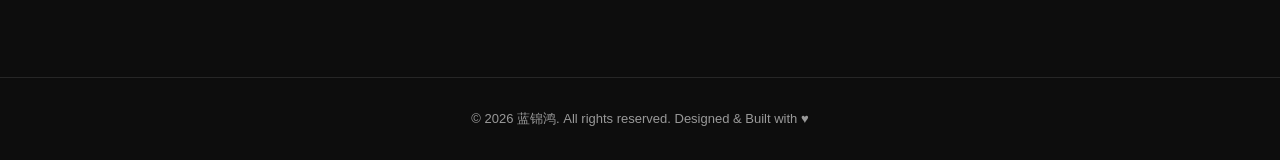
==== commit 2a9de520: "Add files via upload" ====
--- a/index.html
+++ b/index.html
@@ -276,6 +276,39 @@
                         <span class="card-cat">包装</span>
                         <h3>包装盒</h3>
                         <p>产品包装设计</p>
+                    </div>
+                </div>
+            </div>
+
+            <div class="card" data-category="video" data-link="https://v.douyin.com/voxveULfz0w/">
+                <div class="card-img">
+                    <img src="assets/img/video1.jpg" alt="视频1" data-fallback="video">
+                    <div class="card-overlay">
+                        <span class="card-cat">▶ 视频展示</span>
+                        <h3>视频作品 一</h3>
+                        <p>点击观看完整视频</p>
+                    </div>
+                </div>
+            </div>
+
+            <div class="card" data-category="video" data-link="https://v.douyin.com/cAZHIg3NJ-g/">
+                <div class="card-img">
+                    <img src="assets/img/video2.jpg" alt="视频2" data-fallback="video">
+                    <div class="card-overlay">
+                        <span class="card-cat">▶ 视频展示</span>
+                        <h3>视频作品 二</h3>
+                        <p>点击观看完整视频</p>
+                    </div>
+                </div>
+            </div>
+
+            <div class="card" data-category="video" data-link="https://v.douyin.com/W8B2eeM09eE/">
+                <div class="card-img">
+                    <img src="assets/img/video3.jpg" alt="视频3" data-fallback="video">
+                    <div class="card-overlay">
+                        <span class="card-cat">▶ 视频展示</span>
+                        <h3>视频作品 三</h3>
+                        <p>点击观看完整视频</p>
                     </div>
                 </div>
             </div>
--- a/css/style.css
+++ b/css/style.css
@@ -179,6 +179,7 @@
 .card[data-category="amazon"] .card-img { padding-top: 100%; }     /* 1:1 */
 .card[data-category="poster"] .card-img { padding-top: 133.33%; }  /* 3:4 */
 .card[data-category="brand"] .card-img { padding-top: 141.4%; }    /* A4 */
+.card[data-category="video"] .card-img { padding-top: 56.25%; }    /* 16:9 视频比例 */
 .card-img img {
     position: absolute;
     top: 0; left: 0;
